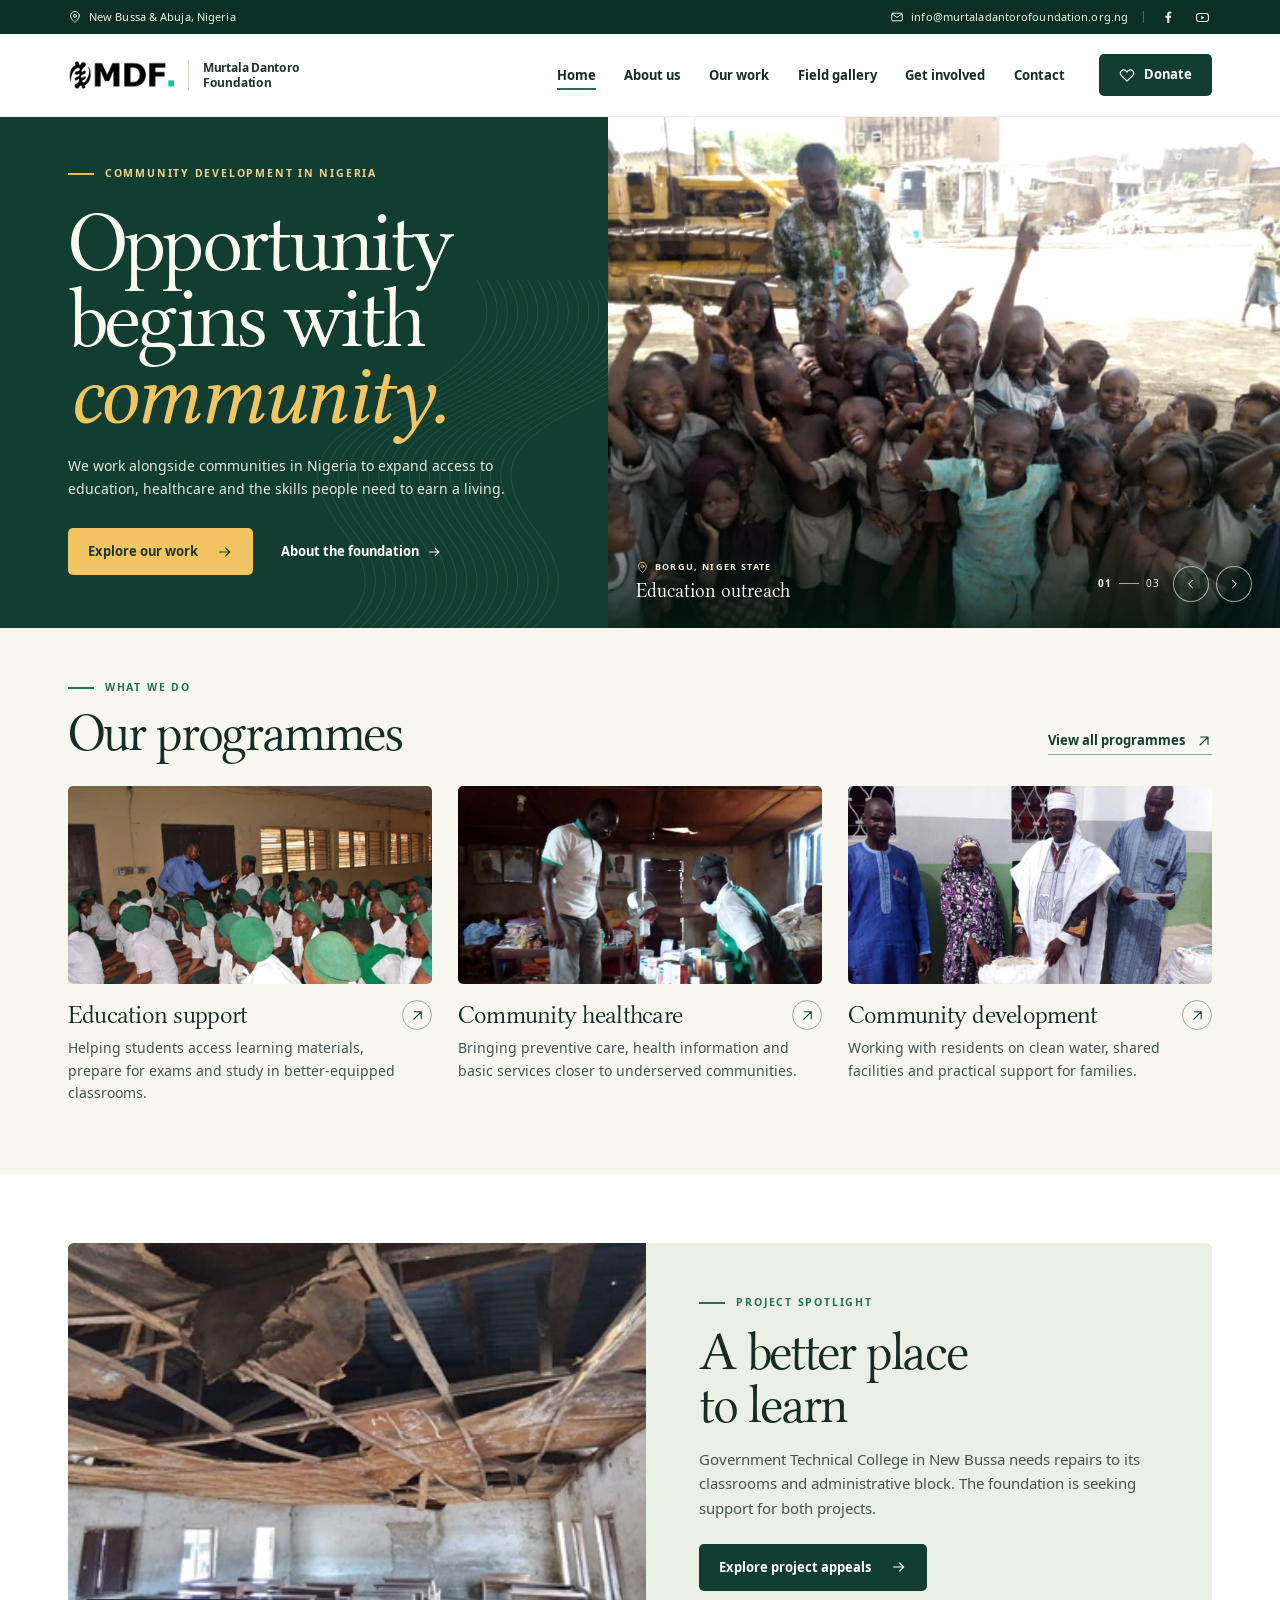
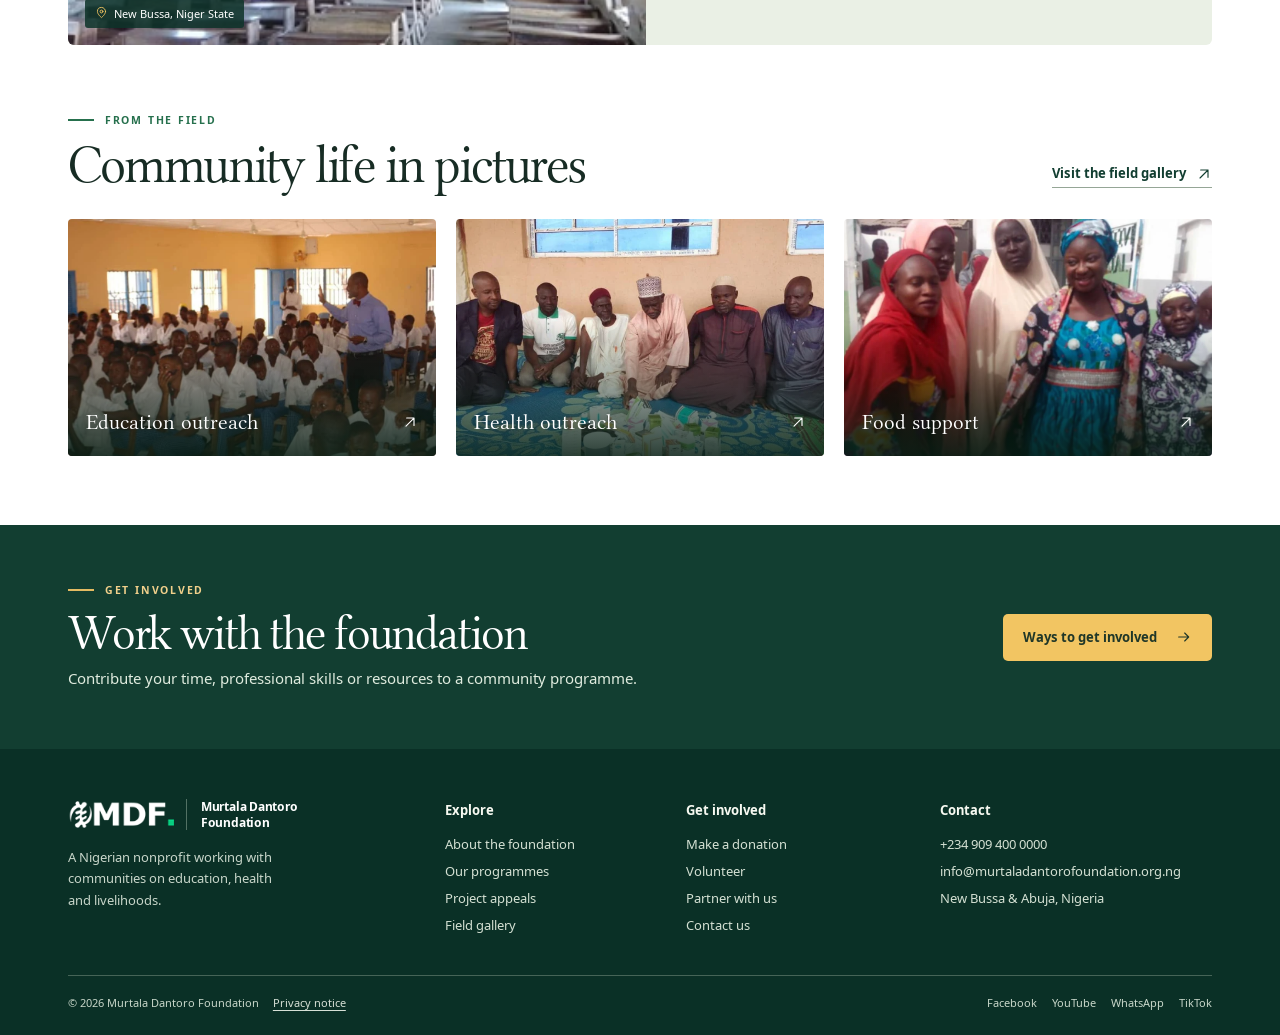
==== index.html @ 6aaac65e "Add files via upload" ====
<!doctype html>
<html lang="en-NG">
<head>
 <meta charset="utf-8"><meta name="viewport" content="width=device-width,initial-scale=1">
 <meta name="theme-color" content="#103e32"><title>Murtala Dantoro Foundation</title><meta name="description" content="Learn about the Murtala Dantoro Foundation’s education, health and community development work in Nigeria, and how you can get involved.">
 <meta property="og:type" content="website"><meta property="og:site_name" content="Murtala Dantoro Foundation"><meta property="og:title" content="Murtala Dantoro Foundation"><meta property="og:description" content="Learn about the Murtala Dantoro Foundation’s education, health and community development work in Nigeria, and how you can get involved."><meta property="og:image" content="https://murtala-dantoro-foundation.almahfooz.chatgpt.site/assets/images/community-learning.webp"><meta property="og:url" content="https://murtala-dantoro-foundation.almahfooz.chatgpt.site/">
 <link rel="icon" href="assets/images/favicon.png" type="image/png"><link rel="stylesheet" href="assets/site.css"><script src="assets/site.js" defer></script>
</head>
<body><a href="#main" class="skip">Skip to content</a>
<header class="site-header">
 <div class="utility"><div class="wrap utility-in"><a href="contact.html#offices" class="util-location"><svg class="icon" viewBox="0 0 24 24" fill="none" stroke="currentColor" stroke-width="1.7" stroke-linecap="round" stroke-linejoin="round" aria-hidden="true" focusable="false"><path d="M19.5 10c0 5.3-7.5 11.2-7.5 11.2S4.5 15.3 4.5 10a7.5 7.5 0 1 1 15 0Z"/><circle cx="12" cy="10" r="2.6"/></svg>New Bussa &amp; Abuja, Nigeria</a><div class="utility-right"><a href="mailto:info@murtaladantorofoundation.org.ng" class="utility-email"><svg class="icon" viewBox="0 0 24 24" fill="none" stroke="currentColor" stroke-width="1.7" stroke-linecap="round" stroke-linejoin="round" aria-hidden="true" focusable="false"><rect x="3" y="5.5" width="18" height="13" rx="2"/><path d="m4 7 8 5.7L20 7"/></svg>info@murtaladantorofoundation.org.ng</a><span class="utility-rule"></span><a class="social" href="https://www.facebook.com/profile.php?id=61575763089341" aria-label="Facebook"><svg class="icon" viewBox="0 0 24 24" fill="none" stroke="currentColor" stroke-width="1.7" stroke-linecap="round" stroke-linejoin="round" aria-hidden="true" focusable="false"><path fill="currentColor" stroke="none" d="M14.3 22v-8h2.8l.45-3.25h-3.25V8.67c0-.94.27-1.58 1.63-1.58h1.75V4.2a22 22 0 0 0-2.53-.13c-2.5 0-4.22 1.53-4.22 4.34v2.34H8.1V14h2.83v8z" transform="translate(-1 -1.5)"/></svg></a><a class="social" href="https://www.youtube.com/@yourvoicewithmurtaladantoro" aria-label="Youtube"><svg class="icon" viewBox="0 0 24 24" fill="none" stroke="currentColor" stroke-width="1.7" stroke-linecap="round" stroke-linejoin="round" aria-hidden="true" focusable="false"><rect x="2.5" y="5.5" width="19" height="13" rx="4"/><path d="m10 9 5 3-5 3Z" fill="currentColor" stroke="none"/></svg></a></div></div></div>
 <div class="nav-bar"><div class="wrap nav-in"><a href="index.html" class="brand" aria-label="Murtala Dantoro Foundation home"><img src="assets/images/mdf-logo.png" width="132" height="34" alt=""><span class="brand-name">Murtala Dantoro<br>Foundation</span></a><nav id="site-nav" class="nav-links" aria-label="Main navigation"><a href="index.html" aria-current="page">Home</a><a href="about.html">About us</a><a href="programmes.html">Our work</a><a href="gallery.html">Field gallery</a><a href="get-involved.html">Get involved</a><a href="contact.html">Contact</a></nav><div class="nav-actions"><a href="donate.html" class="nav-donate"><svg class="icon" viewBox="0 0 24 24" fill="none" stroke="currentColor" stroke-width="1.7" stroke-linecap="round" stroke-linejoin="round" aria-hidden="true" focusable="false"><path d="M20.5 5.8c-2.2-2.2-5.5-1.7-7.3.4L12 7.6l-1.2-1.4C9 4.1 5.6 3.6 3.5 5.8c-2 2.2-1.8 5.3.3 7.5L12 21l8.2-7.7c2.2-2.2 2.3-5.4.3-7.5Z"/></svg>Donate</a><button type="button" class="menu-toggle" aria-label="Open menu" aria-expanded="false" aria-controls="site-nav"><svg class="icon" viewBox="0 0 24 24" fill="none" stroke="currentColor" stroke-width="1.7" stroke-linecap="round" stroke-linejoin="round" aria-hidden="true" focusable="false"><path d="M3.5 6.5h17M3.5 12h17m-17 5.5h17"/></svg><svg class="icon" viewBox="0 0 24 24" fill="none" stroke="currentColor" stroke-width="1.7" stroke-linecap="round" stroke-linejoin="round" aria-hidden="true" focusable="false"><path d="m5 5 14 14M19 5 5 19"/></svg></button></div></div></div>
</header><main id="main" tabindex="-1"><section class="home-hero" aria-labelledby="hero-heading"><div class="hero-message"><div class="contours" aria-hidden="true"></div><div class="hero-content">
 <div class="eyebrow"><i aria-hidden="true"></i>Community development in Nigeria</div>
 <h1 id="hero-heading">Opportunity<br> begins with<br> <em>community.</em></h1>
 <p>We work alongside communities in Nigeria to expand access to education, healthcare and the skills people need to earn a living.</p>
 <div class="hero-actions"><a class="btn btn-gold" href="programmes.html">Explore our work <svg class="icon" viewBox="0 0 24 24" fill="none" stroke="currentColor" stroke-width="1.7" stroke-linecap="round" stroke-linejoin="round" aria-hidden="true" focusable="false"><path d="M4 12h15m-6-6 6 6-6 6"/></svg></a><a class="textlink" href="about.html">About the foundation <svg class="icon" viewBox="0 0 24 24" fill="none" stroke="currentColor" stroke-width="1.7" stroke-linecap="round" stroke-linejoin="round" aria-hidden="true" focusable="false"><path d="M4 12h15m-6-6 6 6-6 6"/></svg></a></div>
 </div></div>
 <div class="hero-media" role="region" aria-label="Photographs from the field"><img id="hero-photo" src="assets/images/community-learning.webp" alt="Children and an outreach worker together during an education visit in Borgu." width="1000" height="617" fetchpriority="high"><div class="photo-shade"></div>
 <div class="photo-bottom"><div class="photo-note" aria-live="polite" aria-atomic="true"><div class="photo-place"><svg class="icon" viewBox="0 0 24 24" fill="none" stroke="currentColor" stroke-width="1.7" stroke-linecap="round" stroke-linejoin="round" aria-hidden="true" focusable="false"><path d="M19.5 10c0 5.3-7.5 11.2-7.5 11.2S4.5 15.3 4.5 10a7.5 7.5 0 1 1 15 0Z"/><circle cx="12" cy="10" r="2.6"/></svg><span id="hero-place">Borgu, Niger State</span></div><p id="hero-caption">Education outreach</p></div>
 <div class="slider-controls enhance-only"><span class="slide-number"><span id="slide-current">01</span><i></i>03</span><button type="button" data-slide-step="-1" class="circle-btn" aria-label="Previous field photograph"><svg class="icon" viewBox="0 0 24 24" fill="none" stroke="currentColor" stroke-width="1.7" stroke-linecap="round" stroke-linejoin="round" aria-hidden="true" focusable="false"><path d="m14.5 5.5-6.5 6.5 6.5 6.5"/></svg></button><button type="button" data-slide-step="1" class="circle-btn" aria-label="Next field photograph"><svg class="icon" viewBox="0 0 24 24" fill="none" stroke="currentColor" stroke-width="1.7" stroke-linecap="round" stroke-linejoin="round" aria-hidden="true" focusable="false"><path d="m9.5 5.5 6.5 6.5-6.5 6.5"/></svg></button></div></div><ol id="hero-slides" hidden><li data-image="assets/images/community-learning.webp" data-alt="Children and an outreach worker together during an education visit in Borgu." data-title="Education outreach" data-location="Borgu, Niger State"></li><li data-image="assets/images/outreach-team.webp" data-alt="Two health outreach workers preparing medical supplies at a community event." data-title="Community healthcare" data-location="Borgu, Niger State"></li><li data-image="assets/images/community-food-support.webp" data-alt="Community members presenting food supplies during a foundation distribution." data-title="Food support" data-location="Community outreach"></li></ol>
 </div></section>
 <section class="home-programmes"><div class="wrap"><div class="section-head"><div><div class="eyebrow"><i aria-hidden="true"></i>What we do</div><h2>Our programmes</h2></div><a class="textlink" href="programmes.html">View all programmes <svg class="icon" viewBox="0 0 24 24" fill="none" stroke="currentColor" stroke-width="1.7" stroke-linecap="round" stroke-linejoin="round" aria-hidden="true" focusable="false"><path d="M6 18 18 6M7 6h11v11"/></svg></a></div><div class="programme-grid"><a class="programme-card" href="programmes.html#education"><div class="card-img"><img src="assets/images/classroom-discussion.webp" alt="A facilitator invites a student to speak during a school visit in New Bussa." class="" decoding="async" loading="lazy"></div><div class="card-body"><div class="card-title"><h3>Education support</h3><span class="round-arrow"><svg class="icon" viewBox="0 0 24 24" fill="none" stroke="currentColor" stroke-width="1.7" stroke-linecap="round" stroke-linejoin="round" aria-hidden="true" focusable="false"><path d="M6 18 18 6M7 6h11v11"/></svg></span></div><p>Helping students access learning materials, prepare for exams and study in better-equipped classrooms.</p></div></a><a class="programme-card" href="programmes.html#health"><div class="card-img"><img src="assets/images/outreach-team.webp" alt="Two outreach workers prepare supplies at a community health event." class="" decoding="async" loading="lazy"></div><div class="card-body"><div class="card-title"><h3>Community healthcare</h3><span class="round-arrow"><svg class="icon" viewBox="0 0 24 24" fill="none" stroke="currentColor" stroke-width="1.7" stroke-linecap="round" stroke-linejoin="round" aria-hidden="true" focusable="false"><path d="M6 18 18 6M7 6h11v11"/></svg></span></div><p>Bringing preventive care, health information and basic services closer to underserved communities.</p></div></a><a class="programme-card" href="programmes.html#community"><div class="card-img"><img src="assets/images/community-food-support.webp" alt="Community members gather during a foundation food distribution." class="" decoding="async" loading="lazy"></div><div class="card-body"><div class="card-title"><h3>Community development</h3><span class="round-arrow"><svg class="icon" viewBox="0 0 24 24" fill="none" stroke="currentColor" stroke-width="1.7" stroke-linecap="round" stroke-linejoin="round" aria-hidden="true" focusable="false"><path d="M6 18 18 6M7 6h11v11"/></svg></span></div><p>Working with residents on clean water, shared facilities and practical support for families.</p></div></a></div></div></section>
 <section class="spot-section"><div class="wrap"><div class="spotlight"><div class="spot-photo"><img src="assets/images/classroom-appeal.webp" alt="Exposed roof beams above the classrooms at Government Technical College, New Bussa." class="" decoding="async" loading="lazy"><span class="location-tag"><svg class="icon" viewBox="0 0 24 24" fill="none" stroke="currentColor" stroke-width="1.7" stroke-linecap="round" stroke-linejoin="round" aria-hidden="true" focusable="false"><path d="M19.5 10c0 5.3-7.5 11.2-7.5 11.2S4.5 15.3 4.5 10a7.5 7.5 0 1 1 15 0Z"/><circle cx="12" cy="10" r="2.6"/></svg>New Bussa, Niger State</span></div><div class="spot-copy"><div class="eyebrow"><i aria-hidden="true"></i>Project spotlight</div><h2>A better place<br> to learn</h2><p>Government Technical College in New Bussa needs repairs to its classrooms and administrative block. The foundation is seeking support for both projects.</p><a class="btn btn-green" href="appeals.html">Explore project appeals <svg class="icon" viewBox="0 0 24 24" fill="none" stroke="currentColor" stroke-width="1.7" stroke-linecap="round" stroke-linejoin="round" aria-hidden="true" focusable="false"><path d="M4 12h15m-6-6 6 6-6 6"/></svg></a></div></div></div></section>
 <section class="home-gallery wrap"><div class="section-head"><div><div class="eyebrow"><i aria-hidden="true"></i>From the field</div><h2>Community life in pictures</h2></div><a class="textlink" href="gallery.html">Visit the field gallery <svg class="icon" viewBox="0 0 24 24" fill="none" stroke="currentColor" stroke-width="1.7" stroke-linecap="round" stroke-linejoin="round" aria-hidden="true" focusable="false"><path d="M6 18 18 6M7 6h11v11"/></svg></a></div><div class="gallery-strip"><a href="gallery.html?filter=Education"><img src="assets/images/education-session.webp" alt="Students and a speaker at an education session in Borgu." class="" decoding="async" loading="lazy"><span>Education outreach <svg class="icon" viewBox="0 0 24 24" fill="none" stroke="currentColor" stroke-width="1.7" stroke-linecap="round" stroke-linejoin="round" aria-hidden="true" focusable="false"><path d="M6 18 18 6M7 6h11v11"/></svg></span></a><a href="gallery.html?filter=Healthcare"><img src="assets/images/medical-supplies.webp" alt="Community health team members gathered behind a table of supplies." class="" decoding="async" loading="lazy"><span>Health outreach <svg class="icon" viewBox="0 0 24 24" fill="none" stroke="currentColor" stroke-width="1.7" stroke-linecap="round" stroke-linejoin="round" aria-hidden="true" focusable="false"><path d="M6 18 18 6M7 6h11v11"/></svg></span></a><a href="gallery.html?filter=Food"><img src="assets/images/community-gathering.webp" alt="Community members at a food support activity." class="" decoding="async" loading="lazy"><span>Food support <svg class="icon" viewBox="0 0 24 24" fill="none" stroke="currentColor" stroke-width="1.7" stroke-linecap="round" stroke-linejoin="round" aria-hidden="true" focusable="false"><path d="M6 18 18 6M7 6h11v11"/></svg></span></a></div></section>
 <section class="cta"><div class="wrap cta-in"><div><div class="eyebrow"><i aria-hidden="true"></i>Get involved</div><h2>Work with the foundation</h2><p>Contribute your time, professional skills or resources to a community programme.</p></div><a class="btn btn-gold" href="get-involved.html">Ways to get involved <svg class="icon" viewBox="0 0 24 24" fill="none" stroke="currentColor" stroke-width="1.7" stroke-linecap="round" stroke-linejoin="round" aria-hidden="true" focusable="false"><path d="M4 12h15m-6-6 6 6-6 6"/></svg></a></div></section></main><footer class="footer"><div class="wrap footer-main"><div class="footer-brand"><a href="index.html" class="brand" aria-label="Murtala Dantoro Foundation home"><img src="assets/images/mdf-logo-white.png" width="132" height="34" alt=""><span class="brand-name">Murtala Dantoro<br>Foundation</span></a><p>A Nigerian nonprofit working with communities on education, health and livelihoods.</p></div>
 <div><h2>Explore</h2><a href="about.html">About the foundation</a><a href="programmes.html">Our programmes</a><a href="appeals.html">Project appeals</a><a href="gallery.html">Field gallery</a></div>
 <div><h2>Get involved</h2><a href="donate.html">Make a donation</a><a href="get-involved.html#volunteer">Volunteer</a><a href="get-involved.html#partner">Partner with us</a><a href="contact.html">Contact us</a></div>
 <div class="foot-contact"><h2>Contact</h2><a href="tel:+2349094000000">+234 909 400 0000</a><a href="mailto:info@murtaladantorofoundation.org.ng">info@murtaladantorofoundation.org.ng</a><a href="contact.html#offices">New Bussa &amp; Abuja, Nigeria</a></div></div>
 <div class="wrap foot-bottom"><div class="foot-legal"><small>© 2026 Murtala Dantoro Foundation</small><a href="privacy.html">Privacy notice</a></div><div class="foot-social"><a href="https://www.facebook.com/profile.php?id=61575763089341">Facebook</a><a href="https://www.youtube.com/@yourvoicewithmurtaladantoro">YouTube</a><a href="https://whatsapp.com/channel/0029VbAj2Jq0gcfNmsPHwx0a">WhatsApp</a><a href="https://www.tiktok.com/@yourvoicewithmurt">TikTok</a></div></div></footer></body></html>
---- assets/site.css ----
@font-face{font-family:Editorial;src:url("fonts/editorial-regular.woff") format("woff");font-weight:400;font-style:normal;font-display:swap}
@font-face{font-family:Editorial;src:url("fonts/editorial-italic.woff") format("woff");font-weight:400;font-style:italic;font-display:swap}
@font-face{font-family:FoundationSans;src:url("fonts/text-regular.woff") format("woff");font-weight:400;font-style:normal;font-display:swap}
@font-face{font-family:FoundationSans;src:url("fonts/text-bold.woff") format("woff");font-weight:650 900;font-style:normal;font-display:swap}

:root{
  --forest:#123e31;--forest-deep:#0a3026;--forest-soft:#21533f;--ink:#172c24;--text:#43534b;
  --green:#26704d;--gold:#f2c562;--pale:#f7f7f0;--cream:#f3f3e9;--white:#fff;
  --hair:#d9ded3;--serif:Editorial,Georgia,"Times New Roman",serif;
  --sans:FoundationSans,Arial,Helvetica,sans-serif;--gutter:clamp(20px,5.3vw,88px);--max:1456px;
  --edge:max(var(--gutter),calc((100vw - var(--max))/2));
  color-scheme:light;
}
*{box-sizing:border-box}
html{scroll-behavior:smooth}
body{margin:0;color:var(--ink);background:#fff;font-family:var(--sans);font-size:16px;line-height:1.55;-webkit-font-smoothing:antialiased}
h1,h2,h3,p,figure,ul,ol,dl,dd{margin:0}
h1,h2,h3{font-family:var(--serif);font-weight:400;text-wrap:balance}
h1,h2,h3,p{overflow-wrap:break-word}
a{color:inherit;text-decoration:none}
button,input,select,textarea{font:inherit}
button{cursor:pointer}
button,a,input,textarea,select{touch-action:manipulation}
button{color:inherit}
button:disabled{cursor:default}
button:focus-visible,a:focus-visible,select:focus-visible,input:focus-visible,textarea:focus-visible{outline:3px solid #a67712;outline-offset:4px}
a,button{-webkit-tap-highlight-color:transparent}
a[href^="mailto:"]{overflow-wrap:anywhere}
img{max-width:100%;display:block}
.icon{width:1.2em;height:1.2em;display:inline-block;flex:none;vertical-align:middle}
[hidden]{display:none!important}
.wrap{width:min(calc(100% - var(--gutter) * 2),var(--max));margin-inline:auto}
.skip{position:fixed;top:8px;left:8px;z-index:100;transform:translateY(-150%);background:white;color:var(--forest);padding:10px 18px;border:2px solid var(--forest)}
.skip:focus{transform:none}
.sr-only{position:absolute;width:1px;height:1px;padding:0;margin:-1px;overflow:hidden;clip:rect(0,0,0,0);white-space:nowrap;border:0}
main:focus{outline:none}
section[id],article[id],div[id="offices"]{scroll-margin-top:20px}
.enhance-only{display:none!important}
.js-enabled .enhance-only{display:flex!important}
.site-header{position:relative;z-index:10}
.utility{background:var(--forest-deep);color:#f2f5ea;font-size:11px;letter-spacing:.01em}
.utility-in,.utility-right,.utility a,.nav-in,.brand,.nav-actions,.nav-links,.nav-donate{display:flex;align-items:center}
.utility-in{height:34px;justify-content:space-between}
.utility a{gap:7px}
.utility .icon{width:14px;height:14px}
.utility-right{gap:15px}
.utility a:hover{color:var(--gold)}
.utility-rule{height:12px;border-left:1px solid #d6e5ce50}
.utility .social{justify-content:center;width:19px;height:28px}
.utility .social .icon{width:15px;height:15px}
.nav-bar{background:#fff;border-bottom:1px solid #101e160f}
.nav-in{min-height:82px;gap:clamp(17px,2.7vw,45px)}
.brand{gap:14px;flex:none;color:#22352b}
.brand img{width:106px;height:auto}
.brand-name{font-size:12px;line-height:1.26;font-weight:700;border-left:1px solid #cdd5c9;padding-left:14px;letter-spacing:-.018em}
.nav-links{margin-left:auto;gap:clamp(15px,2.22vw,41px)}
.nav-links a{font-size:13px;line-height:1.3;font-weight:700;position:relative;white-space:nowrap;padding-block:12px}
.nav-links a::after{content:"";position:absolute;left:0;bottom:5px;width:100%;height:2px;background:var(--green);transform:scaleX(0);transform-origin:left;transition:transform .18s ease}
.nav-links a:hover::after,.nav-links a[aria-current="page"]::after,.nav-links a.section-active::after{transform:scaleX(1)}
.nav-actions{gap:12px}
.nav-donate,.btn{border-radius:5px;display:inline-flex;justify-content:center;align-items:center;font-size:13px;line-height:1.2;font-weight:700;gap:10px;transition:background .15s ease,transform .15s ease}
.nav-donate{color:white;background:var(--forest);min-height:42px;padding:0 20px;gap:9px}
.nav-donate:hover,.btn-green:hover{background:#275c46}
.nav-donate .icon{width:16px;height:16px}
.menu-toggle{display:none;border:1px solid var(--hair);background:white;border-radius:4px;height:42px;width:42px;align-items:center;justify-content:center}
.menu-toggle .icon{width:20px;height:20px}
.menu-toggle .icon:last-child{display:none}
.menu-toggle[aria-expanded="true"] .icon:first-child{display:none}
.menu-toggle[aria-expanded="true"] .icon:last-child{display:block}

.eyebrow{display:flex;align-items:center;gap:11px;font-weight:700;color:var(--green);font-size:10.5px;line-height:1.3;letter-spacing:.17em;text-transform:uppercase}
.eyebrow i{width:26px;height:2px;background:var(--green);flex:none}
.btn{min-height:47px;border:0;padding:0 20px}
.btn .icon{height:16px;width:16px;margin-left:9px}
.btn-gold{background:var(--gold);color:#203728}
.btn-gold:hover{background:#ffda7f}
.btn-green{background:var(--forest);color:#fff}
.btn:active,.nav-donate:active{transform:translateY(1px)}
.textlink{display:inline-flex;align-items:center;align-self:center;gap:10px;font-size:13px;font-weight:700;color:var(--forest);line-height:1.35}
.textlink .icon{width:16px;height:16px;transition:transform .18s ease}
.textlink:hover,.inline:hover{text-decoration:underline;text-underline-offset:5px}
.textlink:hover .icon{transform:translateX(2px)}
.home-hero{display:grid;grid-template-columns:47.5% 52.5%;background:var(--forest);isolation:isolate}
.hero-message{position:relative;overflow:hidden;display:flex;align-items:center;min-width:0;background:var(--forest);color:#fafaf2}
.hero-content{position:relative;z-index:1;width:100%;padding:clamp(40px,3.9vw,68px) clamp(28px,3.2vw,66px) clamp(44px,4.1vw,74px) var(--edge)}
.hero-content .eyebrow,.cta .eyebrow{color:#f1d08b}
.hero-content .eyebrow i,.cta .eyebrow i{background:#e4bb62}
.hero-content h1{font-size:clamp(72px,6.72vw,108px);line-height:.89;letter-spacing:-.043em;margin:23px 0 21px;text-wrap:initial}
.hero-content h1 em{font-family:var(--serif);font-style:italic;letter-spacing:-.034em;color:var(--gold)}
.hero-content>p{max-width:450px;color:#e3ebe1;font-size:clamp(14px,1.06vw,17px);line-height:1.65}
.hero-actions{display:flex;align-items:center;gap:clamp(18px,2.2vw,36px);margin-top:28px}
.hero-actions .textlink{color:#fff;font-weight:700;gap:8px}
.hero-actions .textlink .icon{width:15px}
.hero-media{isolation:isolate;position:relative;min-height:clamp(470px,37.5vw,635px);overflow:hidden;background:#777f65}
.hero-media>img,.photo-shade{position:absolute;inset:0;width:100%;height:100%}
.hero-media>img{object-fit:cover;object-position:53% 46%;filter:saturate(.92) contrast(1.02)}
.photo-shade{pointer-events:none;background:linear-gradient(0deg,rgba(5,25,17,.85) 0%,rgba(7,27,19,.28) 18%,transparent 44%)}
.photo-bottom{position:absolute;bottom:26px;left:clamp(21px,2.15vw,45px);right:clamp(21px,2.15vw,45px);display:flex;align-items:end;justify-content:space-between;gap:14px;color:white}
.photo-place{display:flex;align-items:center;gap:6px;text-transform:uppercase;font-size:9px;font-weight:700;letter-spacing:.15em;color:#f1eada}
.photo-place .icon{width:13px;height:13px;color:var(--gold)}
.photo-note p{font-size:clamp(18px,1.55vw,26px);font-family:var(--serif);line-height:1.1;margin-top:6px}
.slider-controls,.lightbox-arrows{align-items:center;gap:7px}
.slide-number{display:inline-flex;align-items:center;gap:7px;font-size:10px;letter-spacing:.08em;font-variant-numeric:tabular-nums;margin-right:7px;color:#eeefdf}
.slide-number i{width:20px;height:1px;background:#f4f4e6a6}
.slide-number span{font-weight:700;color:#fff}
.circle-btn{width:36px;height:36px;display:inline-flex;align-items:center;justify-content:center;border:1px solid #ffffff99;color:#fff;background:#132b2060;border-radius:50%;transition:background .16s}
.circle-btn:hover{background:#163c2e}
.circle-btn .icon{width:14px;height:14px}
.contours{position:absolute;inset:0;overflow:hidden;pointer-events:none;background-image:url("contours.svg");background-repeat:no-repeat;background-position:right bottom;background-size:72% auto;opacity:.58}
.section,.home-programmes,.home-gallery{padding-block:clamp(55px,5.4vw,92px)}
.home-programmes{background:var(--pale);padding-top:clamp(44px,4.15vw,74px)}
.section-head{display:flex;justify-content:space-between;align-items:flex-end;gap:20px;margin-bottom:clamp(23px,2.15vw,38px)}
.section-head h2,.intro-split h2,.spot-copy h2,.cta h2,.after-transfer h2,.office-column>h2,.enquiry-panel>h2{font-size:clamp(43px,4.2vw,71px);letter-spacing:-.044em;line-height:.99}
.section-head h2{margin-top:11px}
.section-head>.textlink{align-self:flex-end;border-bottom:1px solid #95a696;padding-bottom:4px;margin-bottom:4px}
.programme-grid,.value-grid{display:grid;grid-template-columns:repeat(3,minmax(0,1fr));gap:clamp(16px,2vw,34px)}
.programme-card{display:block;color:var(--ink);min-width:0}
.card-img,.gallery-img,.gallery-strip>a,.film>div,.spot-photo{display:block;position:relative;overflow:hidden;background:#d5d8c9}
.card-img{aspect-ratio:1.84;border-radius:5px}
.card-img>img,.gallery-strip img,.gallery-img img,.film img,.spot-photo img,.appeal-img img{width:100%;height:100%;object-fit:cover;transition:transform .35s ease}
.programme-card:hover .card-img img,.gallery-strip>a:hover img,.gallery-open:hover img,.film:hover img{transform:scale(1.025)}
.card-body{padding:16px 0 0}
.card-title{display:flex;align-items:center;justify-content:space-between;gap:10px}
.card-title h3,.value-card h3{font-size:clamp(25px,2.05vw,36px);letter-spacing:-.028em;line-height:1.07}
.round-arrow{width:30px;height:30px;border:1px solid #9eae9e;border-radius:50%;display:inline-flex;align-items:center;justify-content:center;flex:none;color:var(--forest)}
.round-arrow .icon{width:15px;height:15px}
.card-body p,.value-card p,.person p,.involve-row p,.appeal-copy p,.transfer-note p,.enquiry-panel>p,.gallery-section figcaption small{color:var(--text)}
.card-body p{font-size:14px;line-height:1.6;margin-top:7px;max-width:43ch}

.spot-section{padding-top:clamp(54px,5.4vw,92px)}
.spotlight{display:grid;grid-template-columns:1.02fr 1fr;background:#eaf0e5;border-radius:6px;overflow:hidden}
.spot-photo{min-height:325px}
.spot-photo img{position:absolute;inset:0}
.location-tag{position:absolute;left:17px;bottom:17px;background:#0e332ad9;color:#fff;padding:6px 10px;border-radius:3px;display:flex;align-items:center;gap:6px;font-size:11px}
.location-tag .icon{width:13px;color:var(--gold)}
.spot-copy{padding:clamp(37px,4.2vw,80px)}
.spot-copy h2{margin:15px 0}
.spot-copy p,.cta p,.prose p,.inner-copy>p,.after-transfer .inline{font-size:clamp(15px,1.14vw,18px);line-height:1.65}
.spot-copy p{max-width:49ch;color:var(--text)}
.spot-copy .btn{margin-top:23px}
.gallery-strip{display:grid;grid-template-columns:repeat(3,1fr);gap:clamp(13px,1.6vw,27px)}
.gallery-strip a{aspect-ratio:1.55;border-radius:4px;color:#fff}
.gallery-strip a::after{content:"";position:absolute;inset:0;background:linear-gradient(transparent 42%,#071e14d9)}
.gallery-strip span{position:absolute;bottom:17px;left:18px;right:18px;display:flex;align-items:center;justify-content:space-between;z-index:1;font-family:var(--serif);font-size:clamp(21px,1.7vw,28px)}
.gallery-strip .icon{width:16px}
.cta{background:var(--forest);color:#fff}
.cta-in{padding-block:clamp(40px,4.55vw,75px);display:flex;align-items:center;justify-content:space-between;gap:24px}
.cta h2{margin:13px 0 8px;font-size:clamp(40px,3.8vw,62px)}
.cta p{color:#e0ecdf}
.cta .btn{flex:none}
.footer{background:var(--forest-deep);color:#ecf3e8}
.footer-main{display:grid;grid-template-columns:1.35fr .8fr .85fr 1.1fr;gap:clamp(24px,3.4vw,65px);padding-block:50px 40px}
.footer .brand{color:#fff;gap:12px}
.footer .brand-name{border-color:#527164}
.footer-brand p{font-size:13px;line-height:1.65;color:#c7d5c9;max-width:31ch;margin-top:17px}
.footer-main h2{font-family:var(--sans);color:#f7f9f1;font-size:13px;font-weight:700;margin:1px 0 13px}
.footer-main>div>a:not(.brand){display:block;width:fit-content;font-size:13px;margin-top:7px;color:#d4e0d3}
.footer a:hover{text-decoration:underline;text-underline-offset:3px}
.foot-bottom{border-top:1px solid #466457;display:flex;justify-content:space-between;align-items:center;gap:14px;padding-block:18px 24px;flex-wrap:wrap}
.foot-bottom small,.foot-social{color:#c9d7ca;font-size:11px}
.foot-social{display:flex;gap:15px;flex-wrap:wrap}

/* Interior pages */
.inner-head{background:var(--cream);border-bottom:1px solid var(--hair)}
.inner-grid{display:grid;position:relative}
.inner-copy{padding-block:36px 48px;align-self:center}
.inner-copy h1{font-size:clamp(52px,5.9vw,92px);line-height:.96;letter-spacing:-.045em;color:var(--forest);margin:21px 0 13px}
.inner-copy>p{color:var(--text);max-width:750px}
.crumb{display:flex;align-items:center;gap:7px;color:#4a6455;font-size:11px}
.crumb .icon{width:10px;height:10px}
.crumb a{text-decoration:underline;text-underline-offset:3px}
.has-photo .inner-grid{grid-template-columns:1.12fr .88fr}
.has-photo .inner-copy{padding-right:clamp(30px,6vw,120px);padding-block:34px 43px}
.inner-picture{position:relative;min-height:287px;overflow:hidden}
.inner-picture img{position:absolute;inset:0;width:100%;height:100%;object-fit:cover;object-position:center 40%}
.portrait-head{background:#f4f5ed}
.portrait-head .inner-picture{background:#fff}
.portrait-head .inner-picture img{object-fit:contain;object-position:50% 28%}
.intro-split,.after-transfer{display:grid;grid-template-columns:.85fr 1.15fr;gap:clamp(35px,7vw,120px)}
.intro-split h2,.after-transfer h2{margin-top:13px}
.prose{color:var(--text);max-width:70ch}
.prose p+p{margin-top:13px}
.value-grid{margin-top:44px}
.value-card{padding:24px;border:1px solid var(--hair);border-radius:5px;background:var(--pale)}
.icon-tile{display:inline-flex;align-items:center;justify-content:center;border-radius:5px;background:#e4ecdf;color:var(--green);height:40px;width:40px;flex:none}
.icon-tile .icon{width:22px;height:22px}
.value-card h3{margin:22px 0 9px}
.value-card p{font-size:14px}
.tint{background:var(--pale)}
.team-grid{display:grid;grid-template-columns:repeat(3,1fr);column-gap:32px;list-style:none;padding:0}
.person{padding:17px 0;border-top:1px solid var(--hair);display:flex;gap:15px;align-items:center}
.person img{width:62px;height:72px;object-fit:cover;object-position:center 25%;border-radius:4px}
.person h3{font-size:clamp(20px,1.65vw,27px);line-height:1.1}
.person p{font-size:12px;line-height:1.45;margin-top:4px}
.jump-nav{background:#fff;border-bottom:1px solid var(--hair)}
.jump-nav .wrap{display:flex;align-items:center;flex-wrap:wrap;gap:12px 22px;padding-block:17px}
.jump-nav span{font-size:11px;text-transform:uppercase;font-weight:700;letter-spacing:.1em;color:var(--green);margin-right:5px}
.jump-nav a{font-size:13px;font-weight:700;color:var(--forest)}
.jump-nav a:hover,.contact-item a:hover,.after-transfer a:hover{color:var(--green);text-decoration:underline}
.programme-list,.appeal-list,.involvement{padding-block:12px 55px}
.programme-row{display:grid;grid-template-columns:.9fr 1.1fr;gap:clamp(25px,5vw,90px);padding:clamp(31px,3.2vw,55px) 0;border-bottom:1px solid var(--hair)}
.programme-label{display:flex;align-items:flex-start;gap:16px}
.programme-label h2,.appeal-copy h2,.involve-row h2,.account-card h2{font-size:clamp(32px,3vw,50px);line-height:1.05;letter-spacing:-.035em}
.clean-list{padding-left:1.2em;margin:12px 0 0;color:var(--text);font-size:15px}
.clean-list li{padding-left:2px;margin:4px 0}
.clean-list li::marker{color:var(--green)}
.appeal{display:grid;grid-template-columns:.76fr 1.24fr;gap:clamp(25px,4vw,70px);padding-block:34px;align-items:center;border-bottom:1px solid var(--hair)}
.appeal-img{background:var(--cream);aspect-ratio:1.92;border-radius:4px;overflow:hidden}
.appeal-copy h2{margin:13px 0 7px}
.appeal-copy p{max-width:68ch;font-size:15px;margin:12px 0 15px}
.meta-location{display:flex;align-items:center;gap:6px;font-size:12px;color:#586858}
.meta-location .icon{width:14px;height:14px}
.involvement{max-width:1050px}
.involve-row{display:flex;gap:22px;padding-block:32px;border-bottom:1px solid var(--hair)}
.involve-row p{margin:9px 0 15px;max-width:75ch;font-size:15px}
.gallery-section{padding-block:30px 65px}
.gallery-bar{display:flex;align-items:center;justify-content:space-between;flex-wrap:wrap;gap:15px;margin-bottom:24px}
.filter-group{display:flex;align-items:center;flex-wrap:wrap;gap:7px}
.filter-group button{font-family:var(--sans);border:1px solid var(--hair);background:#fff;border-radius:24px;padding:8px 15px;min-height:38px;font-size:13px;font-weight:700}
.filter-group button[aria-pressed="true"]{background:var(--forest);color:#fff;border-color:var(--forest)}
.filter-group button:hover{border-color:var(--forest)}
.result-count{font-size:12px;color:var(--text)}
.field-grid{display:grid;grid-template-columns:repeat(3,minmax(0,1fr));gap:27px 22px}
.gallery-open{display:block}
.gallery-img{aspect-ratio:1.71;border-radius:4px}
.zoom-icon{position:absolute;bottom:10px;right:10px;display:grid;place-items:center;color:#fff;background:#0d2c20b5;border-radius:50%;width:30px;height:30px}
.zoom-icon .icon{width:15px}
.gallery-item figcaption{margin-top:9px}
.gallery-item figcaption small,.film-caption small{display:block;font-size:10px;text-transform:uppercase;color:var(--green);letter-spacing:.1em;font-weight:700;margin-bottom:3px}
.gallery-item figcaption h2{font-size:clamp(22px,1.85vw,29px);line-height:1.12}
.films-grid{display:grid;grid-template-columns:1fr 1fr;gap:24px}
.film>div{border-radius:5px;aspect-ratio:2.2}
.play-icon{display:grid;place-items:center;position:absolute;top:50%;left:50%;transform:translate(-50%,-50%);height:54px;width:54px;color:#fff;background:#143728d9;border:1px solid #fff9;border-radius:50%}
.play-icon .icon{margin-left:3px}
.film-caption{display:flex;align-items:center;justify-content:space-between;padding:12px 0}
.film-caption strong{font-family:var(--serif);font-weight:400;font-size:25px;line-height:1.1}
#lightbox{padding:0;border:0;border-radius:6px;background:#0d241b;color:white;width:min(930px,93vw);max-width:96vw;max-height:94dvh}
#lightbox::backdrop{background:#071b14dd}
.lightbox-inner{position:relative}
#lightbox-close{position:absolute;z-index:1;top:12px;right:12px;background:#173326e8}
.lightbox-photo{display:flex;align-items:center;justify-content:center;background:#08170f}
.lightbox-photo img{width:auto;max-width:100%;height:auto;max-height:72dvh;object-fit:contain}
.lightbox-bar{display:flex;align-items:center;justify-content:space-between;gap:16px;padding:13px 20px 17px}
.lightbox-bar h2{font-size:clamp(20px,2.2vw,30px);line-height:1.15;margin-top:3px}
.lightbox-bar small{font-size:11px;color:#cbdaca}
.lightbox-arrows{display:flex}
.dialog-open{overflow:hidden}
.bank-grid{display:grid;grid-template-columns:1fr 1fr;gap:24px}
.account-card{border:1px solid #cbd8cb;border-radius:6px;background:var(--pale);padding:clamp(22px,3vw,45px)}
.account-label{display:flex;justify-content:space-between;align-items:center;gap:10px}
.currency{font-size:11px;font-weight:700;letter-spacing:.06em;padding:4px 8px;background:#e3eadc;color:var(--forest);border-radius:3px}
.account-card h2{margin:18px 0}
.account-card dl>div{display:flex;justify-content:space-between;align-items:baseline;gap:16px;padding:10px 0;border-top:1px solid var(--hair)}
.account-card dt{font-size:12px;color:var(--text)}
.account-card dd{font-size:14px;font-weight:700}
.account-card .account-no{display:block;padding-bottom:0}
.account-no dd{display:flex;justify-content:space-between;gap:10px;align-items:center;margin-top:4px}
.account-no strong{font-weight:700;font-size:clamp(24px,2.1vw,34px);color:var(--forest);letter-spacing:.035em;font-variant-numeric:tabular-nums;user-select:all}
.copy-btn{align-items:center;gap:6px;border:1px solid #9fb1a1;background:white;color:var(--forest);border-radius:4px;padding:7px 9px;font-size:11px;font-weight:700}
.copy-btn:hover{background:#edf3ea}
.transfer-note{display:flex;align-items:flex-start;gap:17px;margin-top:24px;padding:24px;background:#edf2e9;border-radius:6px}
.transfer-note h2{font-size:28px;line-height:1.15}
.transfer-note p{font-size:14px;margin:6px 0 10px;max-width:87ch}
.after-transfer{border-top:1px solid var(--hair);padding-top:38px;margin-top:42px}
.inline,.direct-email a{color:var(--green);font-weight:700;text-decoration:underline;text-underline-offset:3px}
.after-transfer .inline{display:inline-block;margin-top:9px;font-size:14px}
.contact-layout{display:grid;grid-template-columns:.85fr 1.15fr;gap:clamp(35px,8vw,140px);align-items:start}
.office-column>h2,.enquiry-panel>h2{font-size:clamp(37px,3.6vw,57px);margin:13px 0 18px}
.contact-item{display:flex;gap:14px;padding:15px 0;border-bottom:1px solid var(--hair);color:var(--text);font-size:14px}
.contact-item h3{font-family:var(--sans);font-size:14px;font-weight:700;color:var(--ink);margin-bottom:4px}
.contact-icon{color:var(--green);width:25px;flex:none}
.enquiry-panel{background:var(--pale);border:1px solid var(--hair);border-radius:5px;padding:clamp(23px,3.4vw,53px)}
.enquiry-panel>p,.direct-email{font-size:13px}
#contact-form{margin-top:22px}
#contact-form label{font-weight:700;font-size:13px;display:block;margin:14px 0 5px}
#contact-form input:not([type="hidden"]):not([type="checkbox"]),#contact-form select,#contact-form textarea{display:block;width:100%;border:1px solid #b7c9bb;background:#fff;color:var(--ink);border-radius:3px;padding:9px 10px;min-height:42px;font-size:15px}
#contact-form textarea{resize:vertical}
#contact-form .btn{margin-top:18px}
.botcheck{display:none}
#contact-form [disabled]{opacity:.7}
#form-status{margin:10px 0 0;color:#284f36;font-size:14px}
#form-status:empty{display:none}
#form-status[data-state="error"]{color:#833c21}
.direct-email{border-top:1px solid var(--hair);padding-top:13px;margin-top:20px;color:var(--text)}
.direct-email .icon{width:13px}
noscript{font-size:14px}

@media(min-width:1720px){
  .home-hero{grid-template-columns:calc(50% - 40px) auto}
  .hero-content>p{max-width:480px}
}
@media(max-width:1090px){
  .nav-in{gap:18px}
  .nav-links{gap:18px}
  .brand{gap:10px}
  .brand-name{padding-left:10px}
  .hero-content{padding-right:27px}
  .hero-content h1{font-size:clamp(67px,7.1vw,80px)}
  .hero-actions{gap:15px}
  .hero-actions .btn{padding-inline:15px}
  .hero-actions .textlink{font-size:12px}
  .footer-main{grid-template-columns:1.1fr .75fr .8fr 1fr;gap:20px}
}
@media(max-width:900px){
  :root{--gutter:clamp(22px,4.2vw,42px)}
  .nav-in{min-height:71px;flex-wrap:wrap;gap:0}
  .nav-links{order:3;width:100%;margin:0;padding:8px 0 12px;justify-content:space-between}
  .js-enabled .menu-toggle{display:flex}
  .js-enabled .nav-links{display:none}
  .js-enabled .nav-links.is-open{display:flex;position:absolute;left:0;right:0;top:100%;background:white;border-top:1px solid var(--hair);box-shadow:0 18px 28px #0c2d2017;padding:10px var(--gutter) 16px;flex-direction:column;align-items:stretch;gap:0}
  .js-enabled .nav-links.is-open a{padding:11px 0}
  .js-enabled .nav-links.is-open a::after{width:22px;bottom:5px}
  .nav-actions{margin-left:auto}
  .hero-content{padding:37px 24px 40px var(--edge)}
  .hero-content h1{font-size:clamp(60px,7.8vw,72px);margin:20px 0 16px}
  .hero-content .eyebrow{font-size:9px;gap:8px;letter-spacing:.11em}
  .hero-content>p{font-size:14px;line-height:1.55}
  .hero-actions{margin-top:22px;align-items:flex-start;flex-wrap:wrap}
  .hero-actions .textlink{align-self:center}
  .hero-media{min-height:425px}
  .photo-bottom{left:16px;right:16px;bottom:18px}
  .slide-number{display:none}
  .programme-grid{gap:16px}
  .round-arrow{width:25px;height:25px}
  .card-title{gap:5px}
  .team-grid{grid-template-columns:repeat(2,1fr)}
  .footer-main{grid-template-columns:1.1fr 1fr;gap:30px}
  .inner-picture{min-height:250px}
}
@media(max-width:680px){
  :root{--gutter:21px}
  .utility-in{height:29px}
  .utility{font-size:10px}
  .utility-email,.utility a.utility-email,.utility-rule{display:none}
  .utility-right{gap:8px}
  .utility .social{height:26px}
  .nav-in{min-height:65px}
  .brand img{width:83px}
  .brand-name{font-size:10.5px;padding-left:9px;line-height:1.22}
  .brand{gap:9px}
  .nav-donate{min-height:38px;padding:0 12px;font-size:12px;gap:6px}
  .nav-donate .icon{width:14px;height:14px}
  .nav-actions{gap:7px}
  .menu-toggle{width:38px;height:38px}
  .nav-links{justify-content:flex-start;gap:13px;flex-wrap:wrap}
  .home-hero{grid-template-columns:1fr}
  .hero-content{padding:32px var(--gutter) 33px}
  .hero-content .eyebrow{font-size:9px;letter-spacing:.15em}
  .hero-content h1{font-size:clamp(54px,10.4vw,68px);line-height:.95;margin:18px 0 14px}
  .hero-content h1 br:first-of-type{display:none}
  .hero-content>p{max-width:510px;font-size:14px;line-height:1.6}
  .hero-actions{margin-top:20px;gap:20px}
  .hero-actions .btn{min-height:43px}
  .contours{background-size:auto 115%;opacity:.42}
  .hero-media{min-height:0;aspect-ratio:1.91}
  .hero-media>img{object-position:50% 45%}
  .photo-bottom{bottom:14px;left:var(--gutter);right:var(--gutter)}
  .photo-note p{font-size:20px;margin-top:4px}
  .photo-place{font-size:8px}
  .circle-btn{width:34px;height:34px}
  .slide-number{display:inline-flex;gap:4px;margin-right:3px;font-size:9px}
  .slide-number i{width:12px}
  .eyebrow{font-size:9px;gap:8px}
  .eyebrow i{width:22px}
  .section,.home-gallery,.home-programmes{padding-block:39px}
  .section-head{gap:15px;margin-bottom:20px}
  .section-head h2{font-size:clamp(35px,7.1vw,48px);margin-top:9px}
  .section-head>.textlink{font-size:11px;gap:3px;padding-bottom:3px;margin-bottom:1px}
  .programme-grid,.value-grid,.gallery-strip{grid-template-columns:1fr}
  .programme-grid{gap:27px}
  .card-img{aspect-ratio:1.97}
  .card-body{padding-top:13px}
  .card-title h3{font-size:29px}
  .card-body p{max-width:none}
  .round-arrow{height:29px;width:29px}
  .spot-section{padding-top:38px}
  .spotlight{grid-template-columns:1fr}
  .spot-photo{min-height:0;aspect-ratio:1.8}
  .spot-copy{padding:27px}
  .spot-copy h2{font-size:41px}
  .spot-copy h2 br{display:none}
  .gallery-strip{gap:12px}
  .gallery-strip a{aspect-ratio:2.1}
  .cta-in{align-items:flex-start;flex-direction:column;padding-block:33px}
  .cta h2,.intro-split h2,.after-transfer h2{font-size:38px}
  .footer-main{padding-block:32px;grid-template-columns:1fr 1fr}
  .footer-brand,.foot-contact{grid-column:1/-1}
  .footer-brand p{max-width:45ch}
  .footer .brand img{width:105px}
  .foot-bottom{align-items:flex-start;flex-direction:column}
  .inner-copy,.has-photo .inner-copy{padding:25px 0 30px}
  .inner-copy h1{font-size:clamp(44px,10vw,60px);margin:15px 0 10px}
  .inner-copy>p{font-size:15px}
  .has-photo .inner-grid{grid-template-columns:1fr}
  .inner-picture{min-height:0;height:175px;margin-bottom:22px;border-radius:5px}
  .portrait-head .inner-picture{height:205px}
  .intro-split,.after-transfer,.programme-row,.contact-layout,.appeal,.bank-grid{grid-template-columns:1fr;gap:16px}
  .value-grid{margin-top:27px}
  .value-card{padding:20px}
  .value-card h3{margin-top:10px}
  .team-grid{grid-template-columns:1fr}
  .jump-nav .wrap{gap:7px 15px;padding-block:12px}
  .jump-nav span{width:100%;margin:0 0 3px}
  .programme-row{padding-block:24px}
  .programme-label{align-items:center}
  .programme-label h2,.involve-row h2,.appeal-copy h2,.account-card h2{font-size:32px}
  .programme-list,.appeal-list,.involvement{padding-bottom:36px}
  .appeal{padding-block:24px}
  .appeal-img{aspect-ratio:2}
  .involve-row{gap:13px;padding-block:24px}
  .field-grid{grid-template-columns:repeat(2,minmax(0,1fr));gap:16px 12px}
  .gallery-section{padding-block:21px 33px}
  .gallery-bar{margin-bottom:16px;gap:8px}
  .gallery-img{aspect-ratio:1.32}
  .gallery-item figcaption h2{font-size:20px}
  .gallery-item figcaption small{font-size:8px}
  .gallery-item figcaption{margin-top:7px}
  .filter-group{gap:5px}
  .filter-group button{font-size:11px;padding:6px 10px;min-height:36px}
  .zoom-icon{width:24px;height:24px;right:6px;bottom:6px}
  .film-caption strong{font-size:23px}
  .films-grid{grid-template-columns:1fr;gap:16px}
  .lightbox-bar{padding:13px}
  .transfer-note{padding:18px;gap:11px;flex-direction:column}
  .after-transfer{padding-top:26px;margin-top:27px}
  .contact-layout{gap:30px}
  .enquiry-panel{padding:20px}
}
@media(max-width:390px){
  :root{--gutter:16px}
  .hero-content h1{font-size:50px}
  .utility .social{width:16px}
  .brand img{width:75px}
  .brand-name{font-size:10px}
  .nav-actions{gap:5px}
  .section-head{align-items:flex-start;flex-wrap:wrap;gap:9px}
  .section-head>.textlink{align-self:flex-end}
  .hero-actions{gap:13px}
  .hero-actions .btn{padding-inline:13px}
  .photo-bottom{gap:7px}
}
@media(prefers-reduced-motion:reduce){
  html{scroll-behavior:auto}
  *,*::before,*::after{transition:none!important;animation:none!important}
}
.foot-legal{display:flex;align-items:center;gap:14px;flex-wrap:wrap}
.foot-legal a{font-size:11px;color:#d7e0d6;text-decoration:underline;text-underline-offset:3px}
.privacy-link{color:var(--forest);text-decoration:underline;text-underline-offset:3px}
.privacy-prose{max-width:760px}
.privacy-prose article+article{margin-top:26px;padding-top:22px;border-top:1px solid var(--hair)}
.privacy-prose h2{font-size:32px;line-height:1.12;letter-spacing:-.025em;margin-bottom:8px}
.privacy-prose p{color:var(--text);line-height:1.7}
.privacy-prose .textlink,.intro-split .prose .textlink{margin-top:15px}
@media(max-width:355px){
  :root{--gutter:14px}
  .js-enabled .nav-in{flex-wrap:nowrap}
  .brand img{width:65px}
  .brand{gap:6px}
  .brand-name{font-size:9px;padding-left:6px}
  .nav-donate{padding-inline:10px;gap:5px}
  .nav-donate .icon{width:12px;height:12px}
  .menu-toggle{width:34px}
}
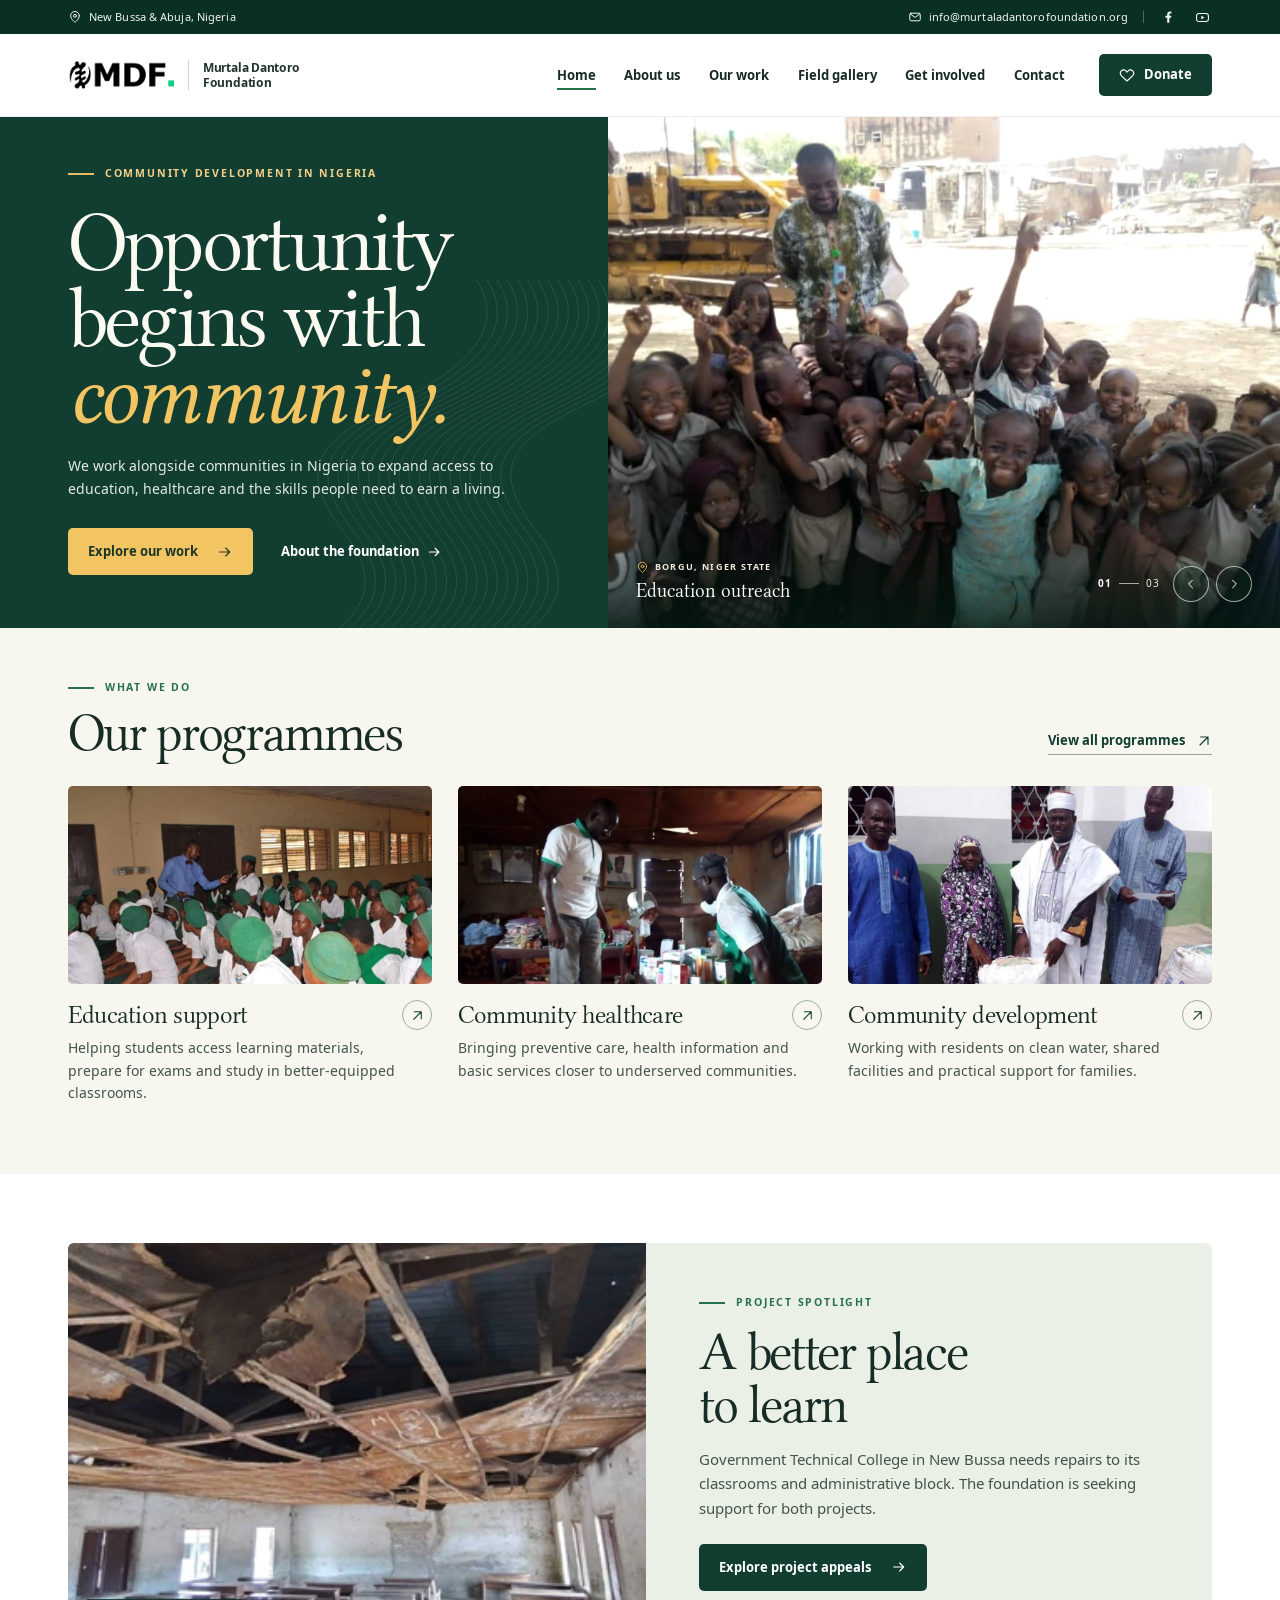
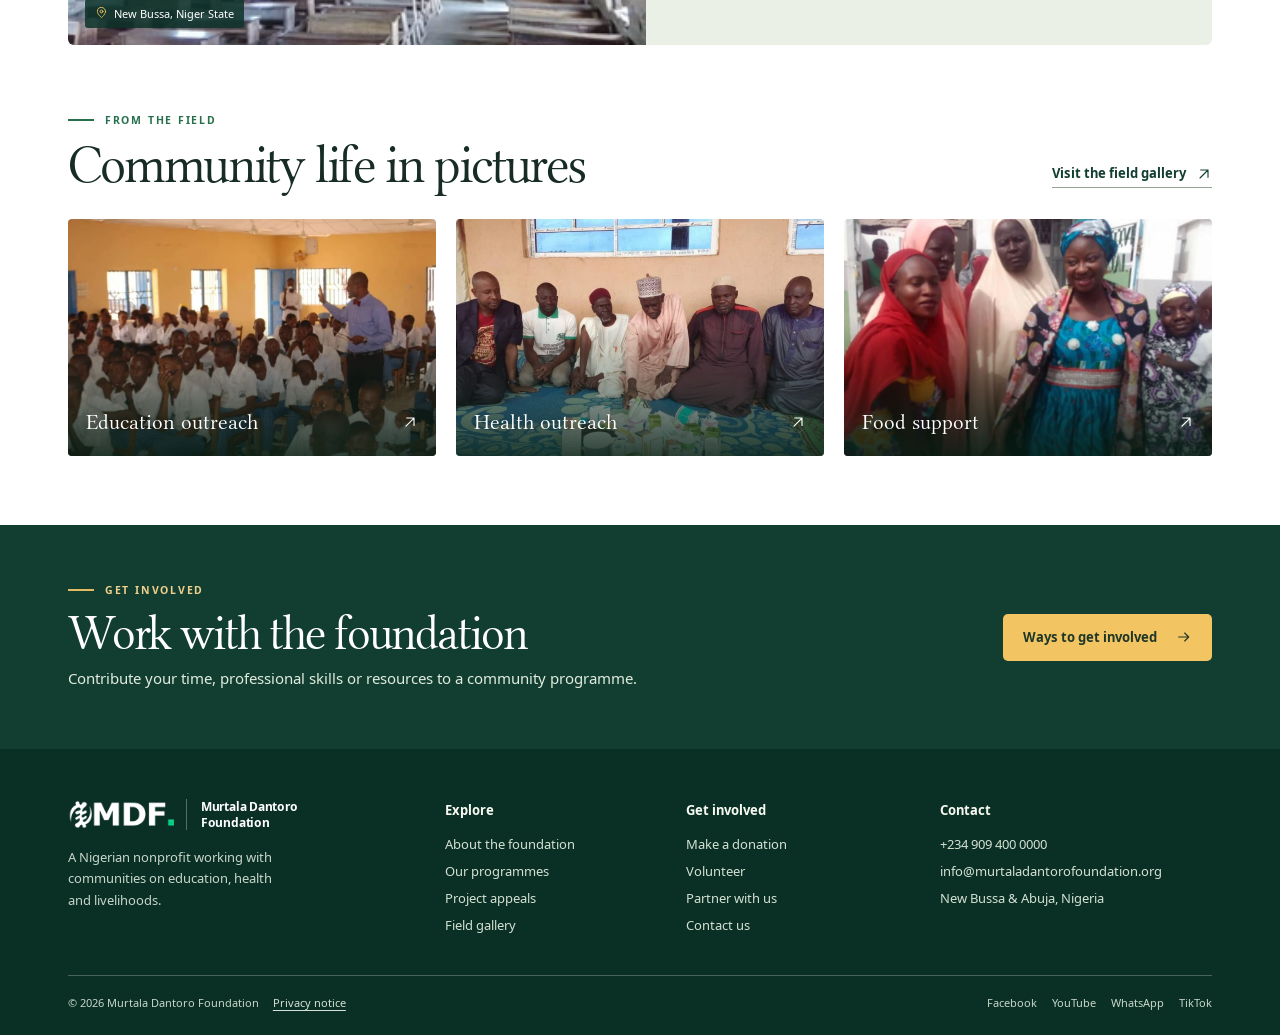
==== commit b0a99d5e: "Fix contact email domain in index.html Updated contact email domain from 'murtaladantorofoundation.o" ====
--- a/index.html
+++ b/index.html
@@ -8,7 +8,7 @@
 </head>
 <body><a href="#main" class="skip">Skip to content</a>
 <header class="site-header">
- <div class="utility"><div class="wrap utility-in"><a href="contact.html#offices" class="util-location"><svg class="icon" viewBox="0 0 24 24" fill="none" stroke="currentColor" stroke-width="1.7" stroke-linecap="round" stroke-linejoin="round" aria-hidden="true" focusable="false"><path d="M19.5 10c0 5.3-7.5 11.2-7.5 11.2S4.5 15.3 4.5 10a7.5 7.5 0 1 1 15 0Z"/><circle cx="12" cy="10" r="2.6"/></svg>New Bussa &amp; Abuja, Nigeria</a><div class="utility-right"><a href="mailto:info@murtaladantorofoundation.org.ng" class="utility-email"><svg class="icon" viewBox="0 0 24 24" fill="none" stroke="currentColor" stroke-width="1.7" stroke-linecap="round" stroke-linejoin="round" aria-hidden="true" focusable="false"><rect x="3" y="5.5" width="18" height="13" rx="2"/><path d="m4 7 8 5.7L20 7"/></svg>info@murtaladantorofoundation.org.ng</a><span class="utility-rule"></span><a class="social" href="https://www.facebook.com/profile.php?id=61575763089341" aria-label="Facebook"><svg class="icon" viewBox="0 0 24 24" fill="none" stroke="currentColor" stroke-width="1.7" stroke-linecap="round" stroke-linejoin="round" aria-hidden="true" focusable="false"><path fill="currentColor" stroke="none" d="M14.3 22v-8h2.8l.45-3.25h-3.25V8.67c0-.94.27-1.58 1.63-1.58h1.75V4.2a22 22 0 0 0-2.53-.13c-2.5 0-4.22 1.53-4.22 4.34v2.34H8.1V14h2.83v8z" transform="translate(-1 -1.5)"/></svg></a><a class="social" href="https://www.youtube.com/@yourvoicewithmurtaladantoro" aria-label="Youtube"><svg class="icon" viewBox="0 0 24 24" fill="none" stroke="currentColor" stroke-width="1.7" stroke-linecap="round" stroke-linejoin="round" aria-hidden="true" focusable="false"><rect x="2.5" y="5.5" width="19" height="13" rx="4"/><path d="m10 9 5 3-5 3Z" fill="currentColor" stroke="none"/></svg></a></div></div></div>
+ <div class="utility"><div class="wrap utility-in"><a href="contact.html#offices" class="util-location"><svg class="icon" viewBox="0 0 24 24" fill="none" stroke="currentColor" stroke-width="1.7" stroke-linecap="round" stroke-linejoin="round" aria-hidden="true" focusable="false"><path d="M19.5 10c0 5.3-7.5 11.2-7.5 11.2S4.5 15.3 4.5 10a7.5 7.5 0 1 1 15 0Z"/><circle cx="12" cy="10" r="2.6"/></svg>New Bussa &amp; Abuja, Nigeria</a><div class="utility-right"><a href="mailto:info@murtaladantorofoundation.org" class="utility-email"><svg class="icon" viewBox="0 0 24 24" fill="none" stroke="currentColor" stroke-width="1.7" stroke-linecap="round" stroke-linejoin="round" aria-hidden="true" focusable="false"><rect x="3" y="5.5" width="18" height="13" rx="2"/><path d="m4 7 8 5.7L20 7"/></svg>info@murtaladantorofoundation.org</a><span class="utility-rule"></span><a class="social" href="https://www.facebook.com/profile.php?id=61575763089341" aria-label="Facebook"><svg class="icon" viewBox="0 0 24 24" fill="none" stroke="currentColor" stroke-width="1.7" stroke-linecap="round" stroke-linejoin="round" aria-hidden="true" focusable="false"><path fill="currentColor" stroke="none" d="M14.3 22v-8h2.8l.45-3.25h-3.25V8.67c0-.94.27-1.58 1.63-1.58h1.75V4.2a22 22 0 0 0-2.53-.13c-2.5 0-4.22 1.53-4.22 4.34v2.34H8.1V14h2.83v8z" transform="translate(-1 -1.5)"/></svg></a><a class="social" href="https://www.youtube.com/@yourvoicewithmurtaladantoro" aria-label="Youtube"><svg class="icon" viewBox="0 0 24 24" fill="none" stroke="currentColor" stroke-width="1.7" stroke-linecap="round" stroke-linejoin="round" aria-hidden="true" focusable="false"><rect x="2.5" y="5.5" width="19" height="13" rx="4"/><path d="m10 9 5 3-5 3Z" fill="currentColor" stroke="none"/></svg></a></div></div></div>
  <div class="nav-bar"><div class="wrap nav-in"><a href="index.html" class="brand" aria-label="Murtala Dantoro Foundation home"><img src="assets/images/mdf-logo.png" width="132" height="34" alt=""><span class="brand-name">Murtala Dantoro<br>Foundation</span></a><nav id="site-nav" class="nav-links" aria-label="Main navigation"><a href="index.html" aria-current="page">Home</a><a href="about.html">About us</a><a href="programmes.html">Our work</a><a href="gallery.html">Field gallery</a><a href="get-involved.html">Get involved</a><a href="contact.html">Contact</a></nav><div class="nav-actions"><a href="donate.html" class="nav-donate"><svg class="icon" viewBox="0 0 24 24" fill="none" stroke="currentColor" stroke-width="1.7" stroke-linecap="round" stroke-linejoin="round" aria-hidden="true" focusable="false"><path d="M20.5 5.8c-2.2-2.2-5.5-1.7-7.3.4L12 7.6l-1.2-1.4C9 4.1 5.6 3.6 3.5 5.8c-2 2.2-1.8 5.3.3 7.5L12 21l8.2-7.7c2.2-2.2 2.3-5.4.3-7.5Z"/></svg>Donate</a><button type="button" class="menu-toggle" aria-label="Open menu" aria-expanded="false" aria-controls="site-nav"><svg class="icon" viewBox="0 0 24 24" fill="none" stroke="currentColor" stroke-width="1.7" stroke-linecap="round" stroke-linejoin="round" aria-hidden="true" focusable="false"><path d="M3.5 6.5h17M3.5 12h17m-17 5.5h17"/></svg><svg class="icon" viewBox="0 0 24 24" fill="none" stroke="currentColor" stroke-width="1.7" stroke-linecap="round" stroke-linejoin="round" aria-hidden="true" focusable="false"><path d="m5 5 14 14M19 5 5 19"/></svg></button></div></div></div>
 </header><main id="main" tabindex="-1"><section class="home-hero" aria-labelledby="hero-heading"><div class="hero-message"><div class="contours" aria-hidden="true"></div><div class="hero-content">
  <div class="eyebrow"><i aria-hidden="true"></i>Community development in Nigeria</div>
@@ -26,5 +26,5 @@
  <section class="cta"><div class="wrap cta-in"><div><div class="eyebrow"><i aria-hidden="true"></i>Get involved</div><h2>Work with the foundation</h2><p>Contribute your time, professional skills or resources to a community programme.</p></div><a class="btn btn-gold" href="get-involved.html">Ways to get involved <svg class="icon" viewBox="0 0 24 24" fill="none" stroke="currentColor" stroke-width="1.7" stroke-linecap="round" stroke-linejoin="round" aria-hidden="true" focusable="false"><path d="M4 12h15m-6-6 6 6-6 6"/></svg></a></div></section></main><footer class="footer"><div class="wrap footer-main"><div class="footer-brand"><a href="index.html" class="brand" aria-label="Murtala Dantoro Foundation home"><img src="assets/images/mdf-logo-white.png" width="132" height="34" alt=""><span class="brand-name">Murtala Dantoro<br>Foundation</span></a><p>A Nigerian nonprofit working with communities on education, health and livelihoods.</p></div>
  <div><h2>Explore</h2><a href="about.html">About the foundation</a><a href="programmes.html">Our programmes</a><a href="appeals.html">Project appeals</a><a href="gallery.html">Field gallery</a></div>
  <div><h2>Get involved</h2><a href="donate.html">Make a donation</a><a href="get-involved.html#volunteer">Volunteer</a><a href="get-involved.html#partner">Partner with us</a><a href="contact.html">Contact us</a></div>
- <div class="foot-contact"><h2>Contact</h2><a href="tel:+2349094000000">+234 909 400 0000</a><a href="mailto:info@murtaladantorofoundation.org.ng">info@murtaladantorofoundation.org.ng</a><a href="contact.html#offices">New Bussa &amp; Abuja, Nigeria</a></div></div>
- <div class="wrap foot-bottom"><div class="foot-legal"><small>© 2026 Murtala Dantoro Foundation</small><a href="privacy.html">Privacy notice</a></div><div class="foot-social"><a href="https://www.facebook.com/profile.php?id=61575763089341">Facebook</a><a href="https://www.youtube.com/@yourvoicewithmurtaladantoro">YouTube</a><a href="https://whatsapp.com/channel/0029VbAj2Jq0gcfNmsPHwx0a">WhatsApp</a><a href="https://www.tiktok.com/@yourvoicewithmurt">TikTok</a></div></div></footer></body></html>+ <div class="foot-contact"><h2>Contact</h2><a href="tel:+2349094000000">+234 909 400 0000</a><a href="mailto:info@murtaladantorofoundation.org">info@murtaladantorofoundation.org</a><a href="contact.html#offices">New Bussa &amp; Abuja, Nigeria</a></div></div>
+ <div class="wrap foot-bottom"><div class="foot-legal"><small>© 2026 Murtala Dantoro Foundation</small><a href="privacy.html">Privacy notice</a></div><div class="foot-social"><a href="https://www.facebook.com/profile.php?id=61575763089341">Facebook</a><a href="https://www.youtube.com/@yourvoicewithmurtaladantoro">YouTube</a><a href="https://whatsapp.com/channel/0029VbAj2Jq0gcfNmsPHwx0a">WhatsApp</a><a href="https://www.tiktok.com/@yourvoicewithmurt">TikTok</a></div></div></footer></body></html>
